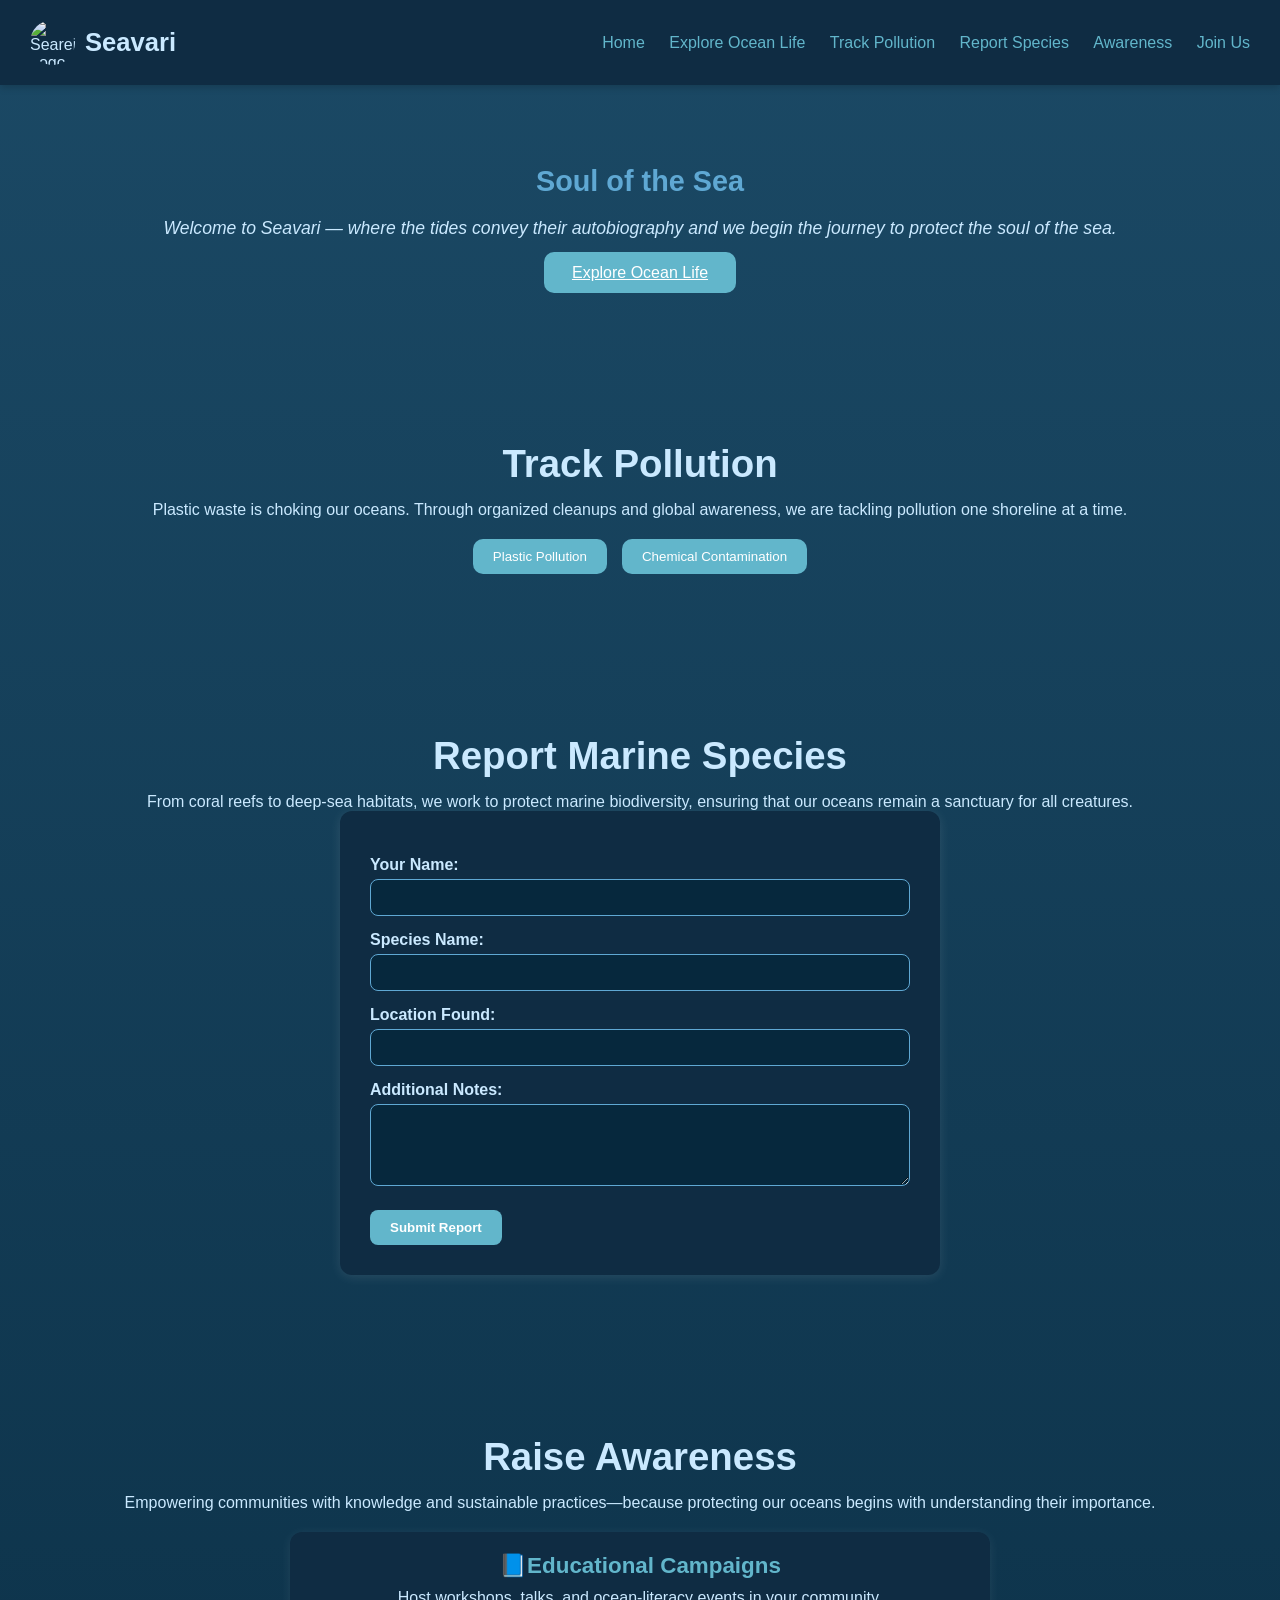
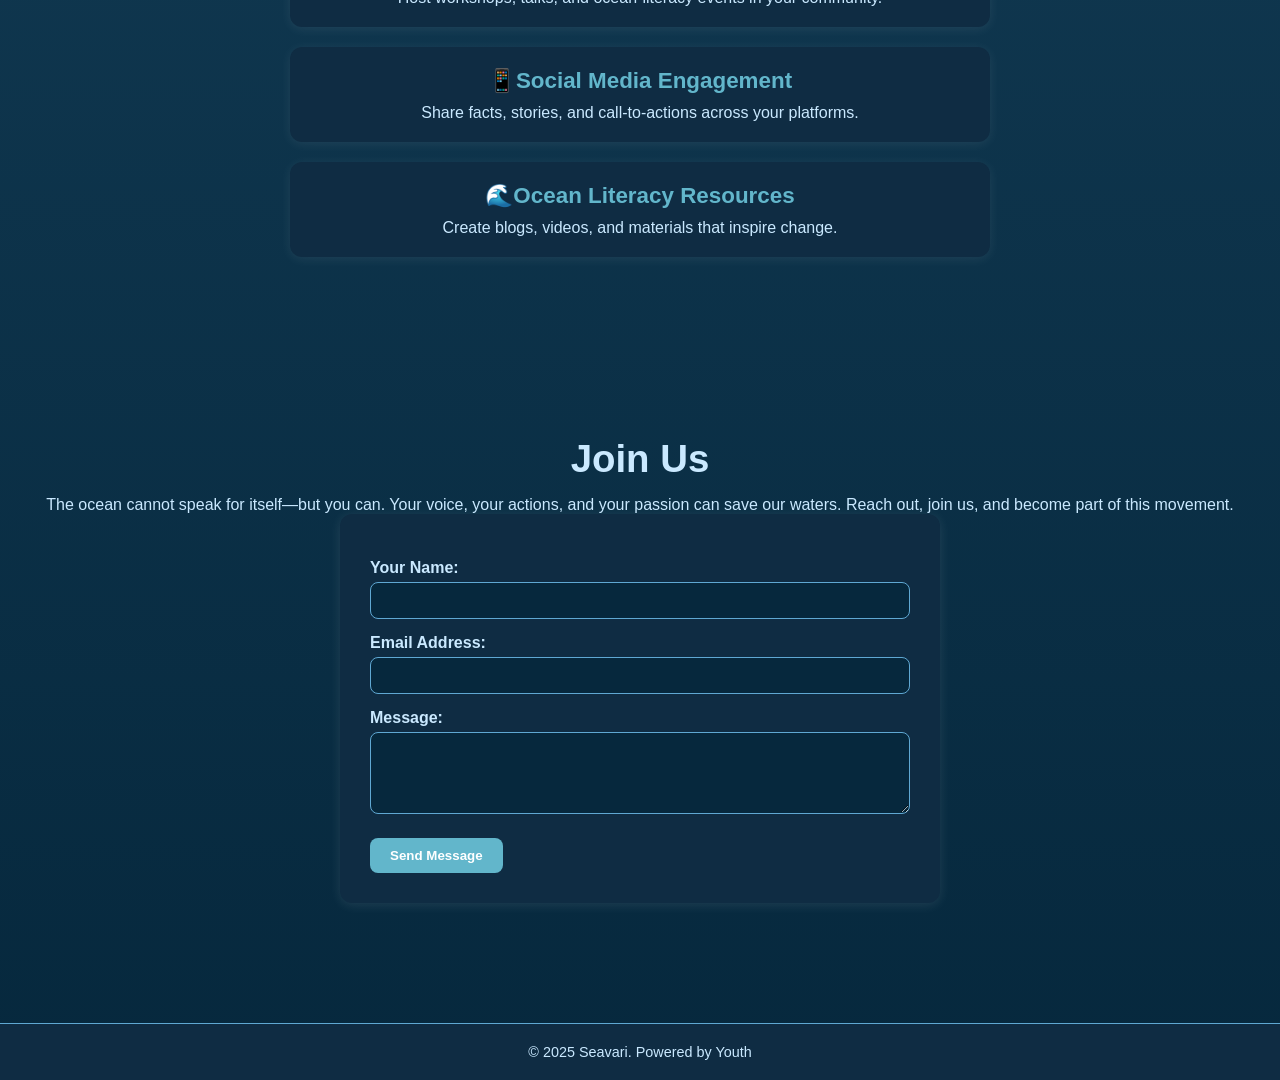
==== index.html @ dc5182ba "" ====
<!DOCTYPE html>
<html lang="en">
<head>
  <meta charset="UTF-8" />
  <meta name="viewport" content="width=device-width, initial-scale=1.0"/>
  <title>Seavari - Soul of the Sea</title>
  <link rel="stylesheet" href="style.css">
</head>
<body>

  <!-- Header / Navbar -->
  <header>
    <div class="logo">
      <img src="https://i.ibb.co/M5f9fQM/logo.png" alt="Seareia Logo">
      <span>Seavari</span>
    </div>
    <nav>
      <a href="#hero">Home</a>
      <a href="#explore">Explore Ocean Life</a>
      <a href="#pollution">Track Pollution</a>
      <a href="#report">Report Species</a>
      <a href="#awareness">Awareness</a>
      <a href="#contact">Join Us</a>
    </nav>
  </header>

  <!-- Hero Section -->
  <section id="hero">
    <h2 class="tagline">Soul of the Sea</h2>
    <p class="storyline">Welcome to Seavari — where the tides convey their autobiography and we begin the journey to protect the soul of the sea.</p>

    <a href="resource.html" class="hero-btn">Explore Ocean Life</a>
  </section>

  <!-- Track Pollution -->
  <section id="pollution">
    <h2>Track Pollution</h2>
    <p>Plastic waste is choking our oceans. Through organized cleanups and global awareness, we are tackling pollution one shoreline at a time.</p>
    <div class="pollution-buttons">
      <button>Plastic Pollution</button>
      <button>Chemical Contamination</button>
    </div>
  </section>

  <!-- Report Marine Species -->
  <section id="report">
    <h2>Report Marine Species</h2>
    <p>From coral reefs to deep-sea habitats, we work to protect marine biodiversity, ensuring that our oceans remain a sanctuary for all creatures.</p>
    <div class="form-container">
      <form>
        <label for="name">Your Name:</label>
        <input type="text" id="name" required>

        <label for="species">Species Name:</label>
        <input type="text" id="species" required>

        <label for="location">Location Found:</label>
        <input type="text" id="location" required>

        <label for="notes">Additional Notes:</label>
        <textarea id="notes" rows="4"></textarea>

        <button type="submit">Submit Report</button>
      </form>
    </div>
  </section>

  <!-- Awareness Section -->
  <section id="awareness">
    <h2>Raise Awareness</h2>
    <p>Empowering communities with knowledge and sustainable practices—because protecting our oceans begins with understanding their importance.</p>
    <div class="awareness-box">
      <h3>📘Educational Campaigns</h3>
      <p>Host workshops, talks, and ocean-literacy events in your community.</p>
    </div>
    <div class="awareness-box">
      <h3>📱Social Media Engagement</h3>
      <p>Share facts, stories, and call-to-actions across your platforms.</p>
    </div>
    <div class="awareness-box">
      <h3>🌊Ocean Literacy Resources</h3>
      <p>Create blogs, videos, and materials that inspire change.</p>
    </div>
  </section>

  <!--Join Us -->
  <section id="contact">
    <h2>Join Us</h2>
    <p>The ocean cannot speak for itself—but you can. Your voice, your actions, and your passion can save our waters. Reach out, join us, and become part of this movement.</p>
    <div class="form-container">
      <form>
        <label for="join-name">Your Name:</label>
        <input type="text" id="join-name" required>

        <label for="email">Email Address:</label>
        <input type="email" id="email" required>

        <label for="message">Message:</label>
        <textarea id="message" rows="4"></textarea>

        <button type="submit">Send Message</button>
      </form>
    </div>
  </section>

  <!-- Footer -->
  <footer>
    © 2025 Seavari. Powered by Youth

  </footer>

</body>
</html>
---- style.css ----
* {
  margin: 0;
  padding: 0;
  scroll-behavior: smooth;
  box-sizing: border-box;
  font-family: 'Segoe UI', sans-serif;
}

body {
  background: linear-gradient(to bottom, #1B4965, #06283D);
  color: #CAE9FF;
}

header {
  background: #0F2C43;
  padding: 20px 30px;
  display: flex;
  justify-content: space-between;
  align-items: center;
  box-shadow: 0 2px 8px rgba(0, 0, 0, 0.2);
  position: sticky;
  top: 0;
  z-index: 1000;
}

.logo {
  display: flex;
  align-items: center;
}

.logo img {
  height: 45px;
  width: 45px;
  margin-right: 10px;
  border-radius: 50%;
}

.logo span {
  font-size: 1.6rem;
  font-weight: bold;
  color: #CAE9FF;
}

nav a {
  margin-left: 20px;
  text-decoration: none;
  font-weight: 500;
  color: #62B6CB;
  font-size: 1rem;
}

nav a:hover {
  color: #CAE9FF;
  text-decoration: underline;
}

section {
  padding: 80px 20px;
  text-align: center;
}

section h2 {
  font-size: 2.4rem;
  margin-bottom: 15px;
  color: #CAE9FF;
}

.tagline {
  font-size: 1.8rem;
  font-weight: bold;
  color: #5FA8D3;
  margin-bottom: 20px;
}

.hero-btn {
  padding: 12px 28px;
  font-size: 1rem;
  background-color: #62B6CB;
  color: white;
  border: none;
  border-radius: 10px;
  cursor: pointer;
  margin-bottom: 20px;
}

.hero-btn:hover {
  background-color: #CAE9FF;
  color: #1B4965;
}

.storyline, .sub-story {
  font-style: italic;
  margin: 10px 0 25px;
  font-size: 1.1rem;
  color: #CAE9FF;
}

.pollution-buttons {
  display: flex;
  justify-content: center;
  gap: 15px;
  margin-top: 20px;
}

.pollution-buttons button {
  padding: 10px 20px;
  background-color: #62B6CB;
  color: white;
  border: none;
  border-radius: 10px;
  cursor: pointer;
}

.pollution-buttons button:hover {
  background-color: #CAE9FF;
  color: #1B4965;
}

.form-container {
  max-width: 600px;
  margin: 0 auto;
  background: #0F2C43;
  padding: 30px;
  border-radius: 12px;
  box-shadow: 0 2px 12px rgba(255, 255, 255, 0.1);
  text-align: left;
}

.form-container label {
  display: block;
  margin-top: 15px;
  font-weight: 600;
  color: #CAE9FF;
}

.form-container input,
.form-container textarea {
  width: 100%;
  padding: 10px;
  margin-top: 5px;
  border-radius: 8px;
  border: 1px solid #5FA8D3;
  background: #06283D;
  color: #CAE9FF;
}

.form-container button {
  margin-top: 20px;
  background-color: #62B6CB;
  color: white;
  padding: 10px 20px;
  border-radius: 8px;
  border: none;
  cursor: pointer;
  font-weight: bold;
}

.form-container button:hover {
  background-color: #CAE9FF;
  color: #1B4965;
}

.awareness-box {
  background: #0F2C43;
  padding: 20px;
  margin: 20px auto;
  border-radius: 12px;
  max-width: 700px;
  box-shadow: 0 2px 12px rgba(255, 255, 255, 0.08);
}

.awareness-box h3 {
  font-size: 1.4rem;
  color: #62B6CB;
  margin-bottom: 10px;
}

footer {
  background: #0F2C43;
  text-align: center;
  padding: 20px;
  margin-top: 40px;
  border-top: 1px solid #5FA8D3;
  font-size: 0.9rem;
  color: #CAE9FF;
}

/* Responsive */
@media screen and (max-width: 768px) {
  header {
    flex-direction: column;
    align-items: flex-start;
  }
  nav {
    margin-top: 10px;
  }
  .pollution-buttons {
    flex-direction: column;
    align-items: center;
  }
}
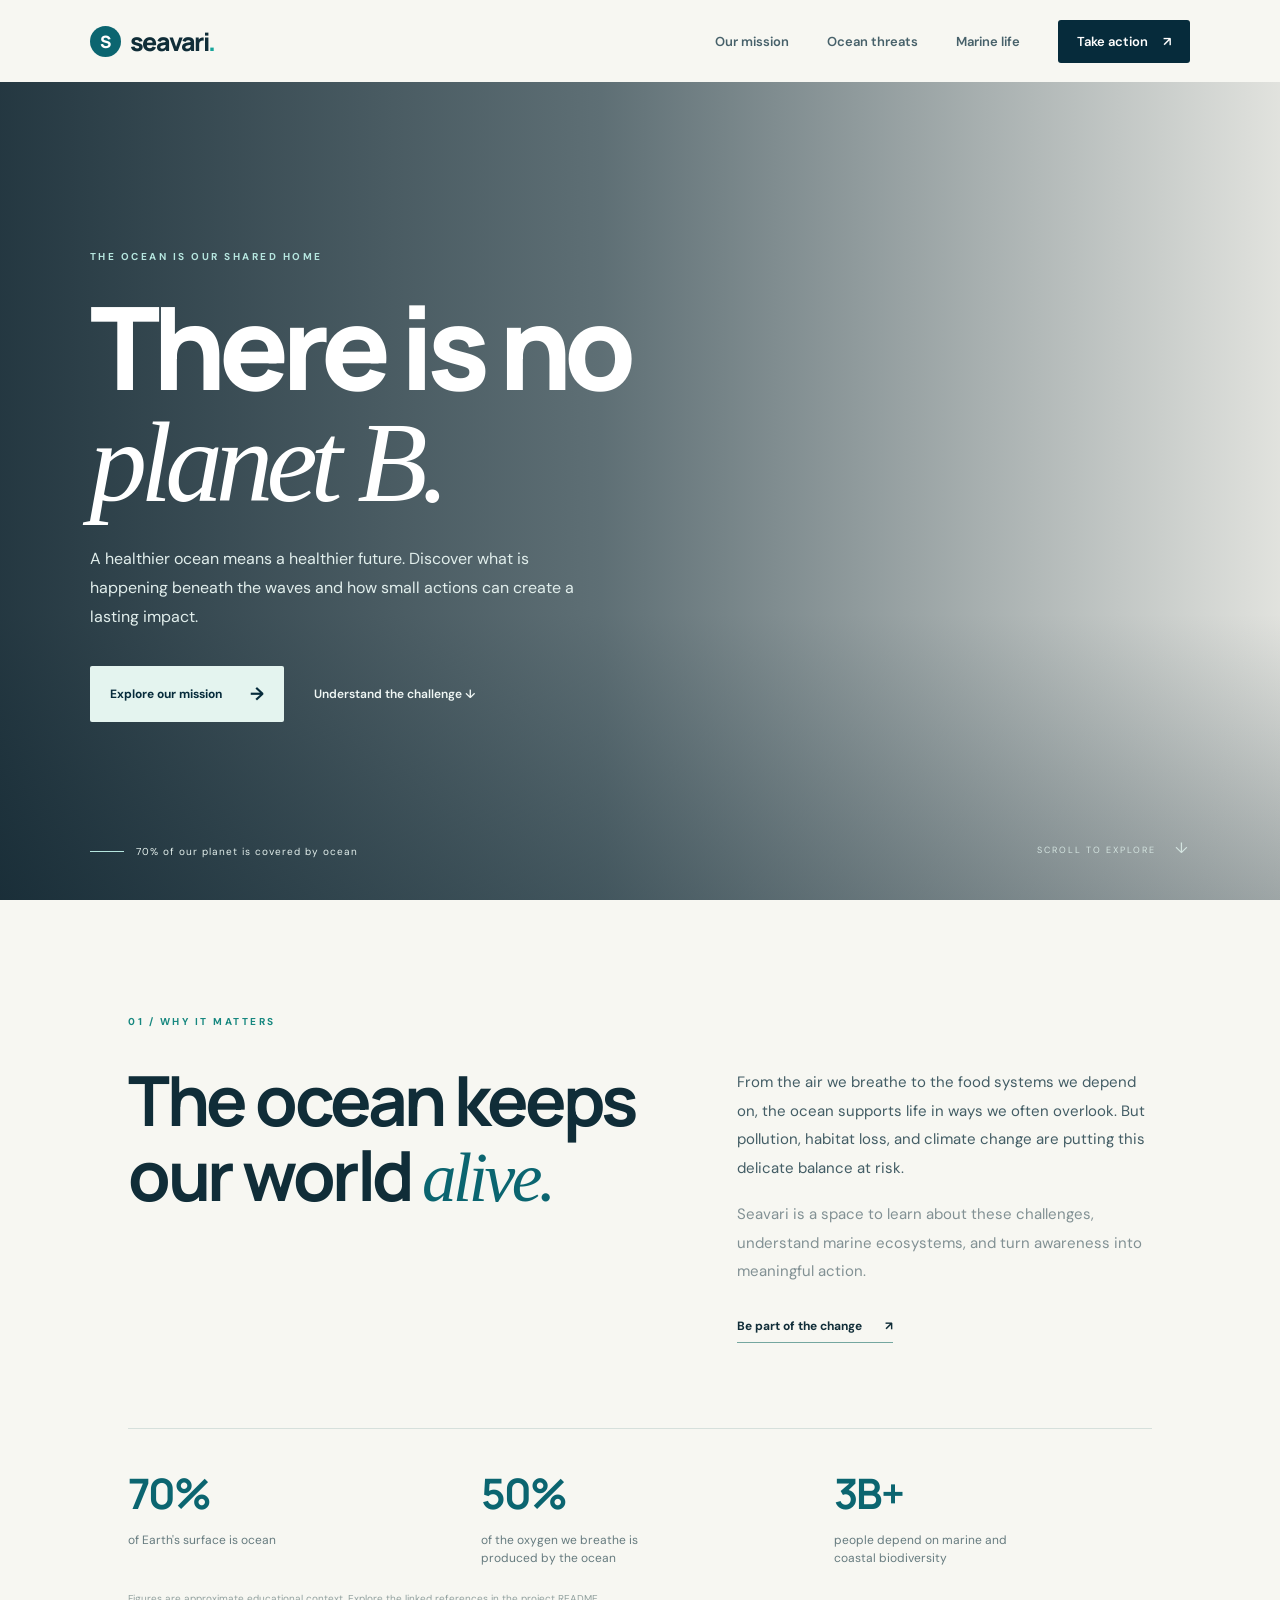
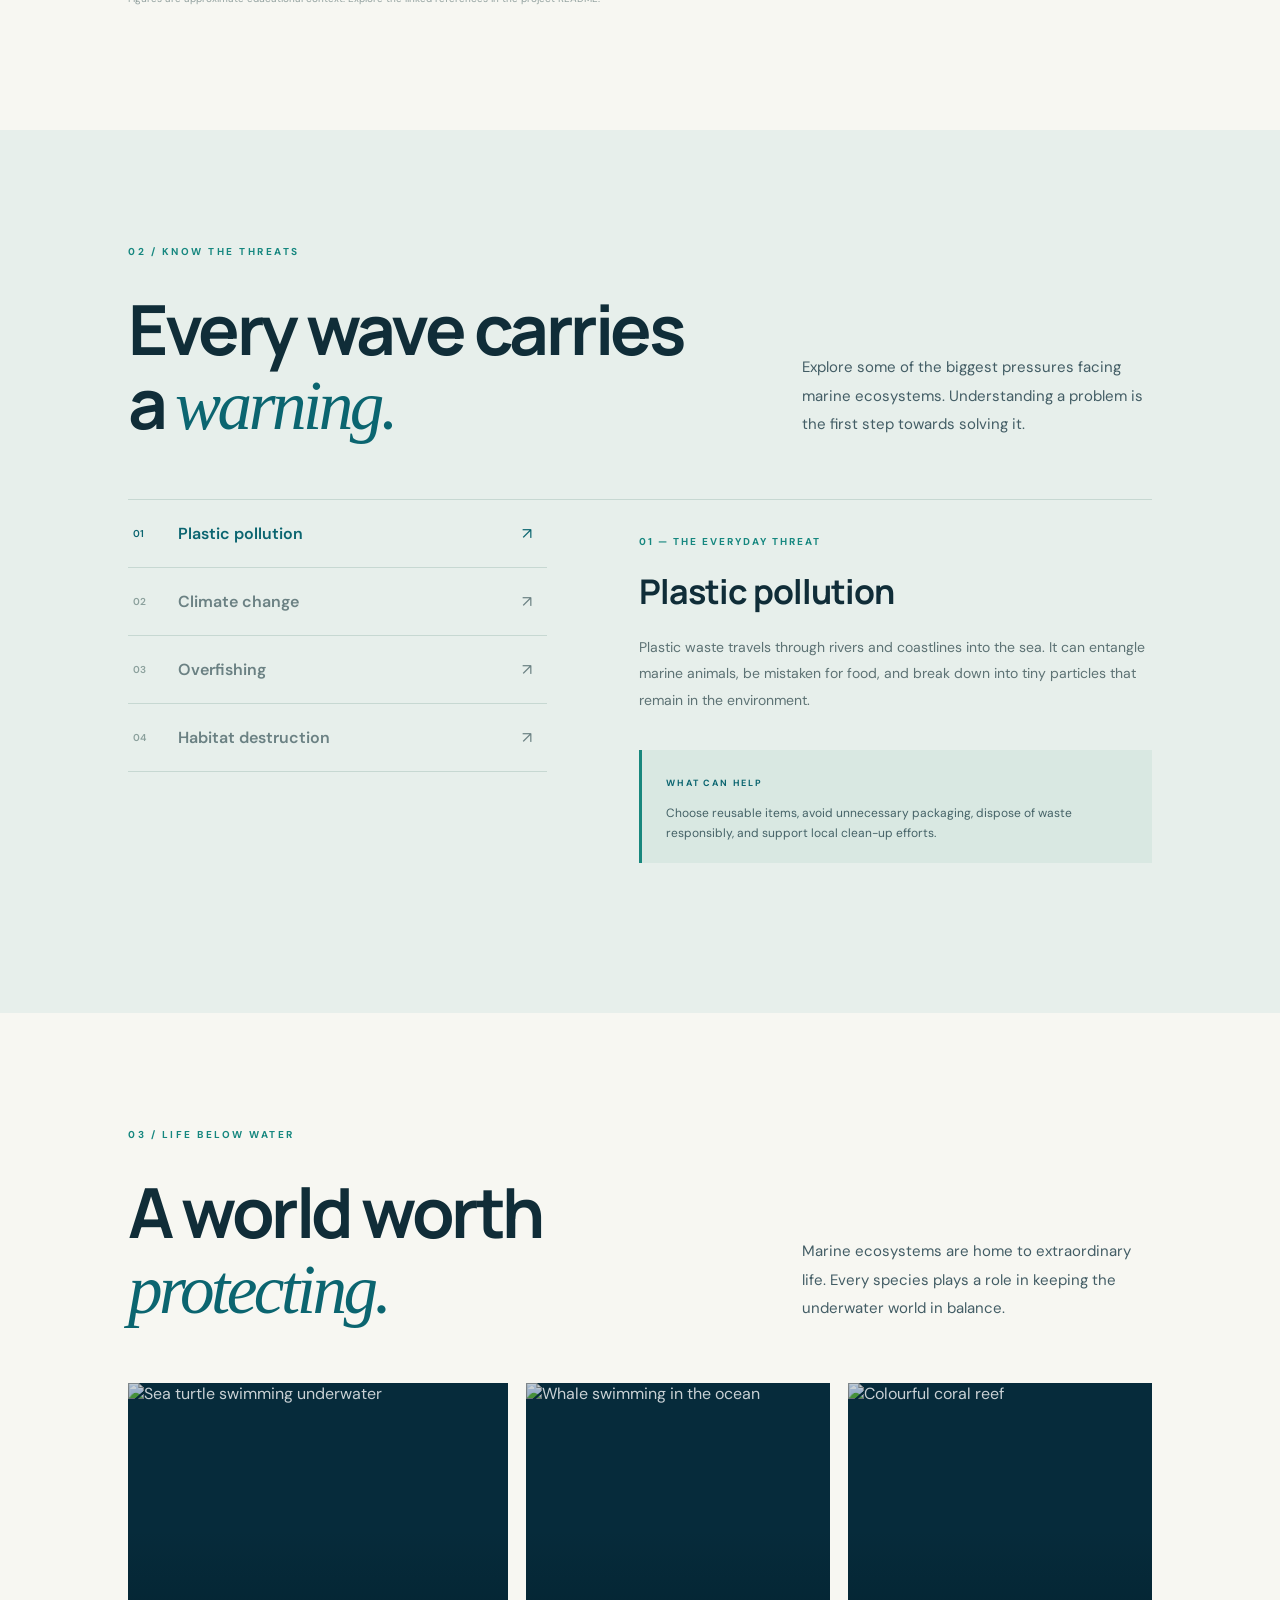
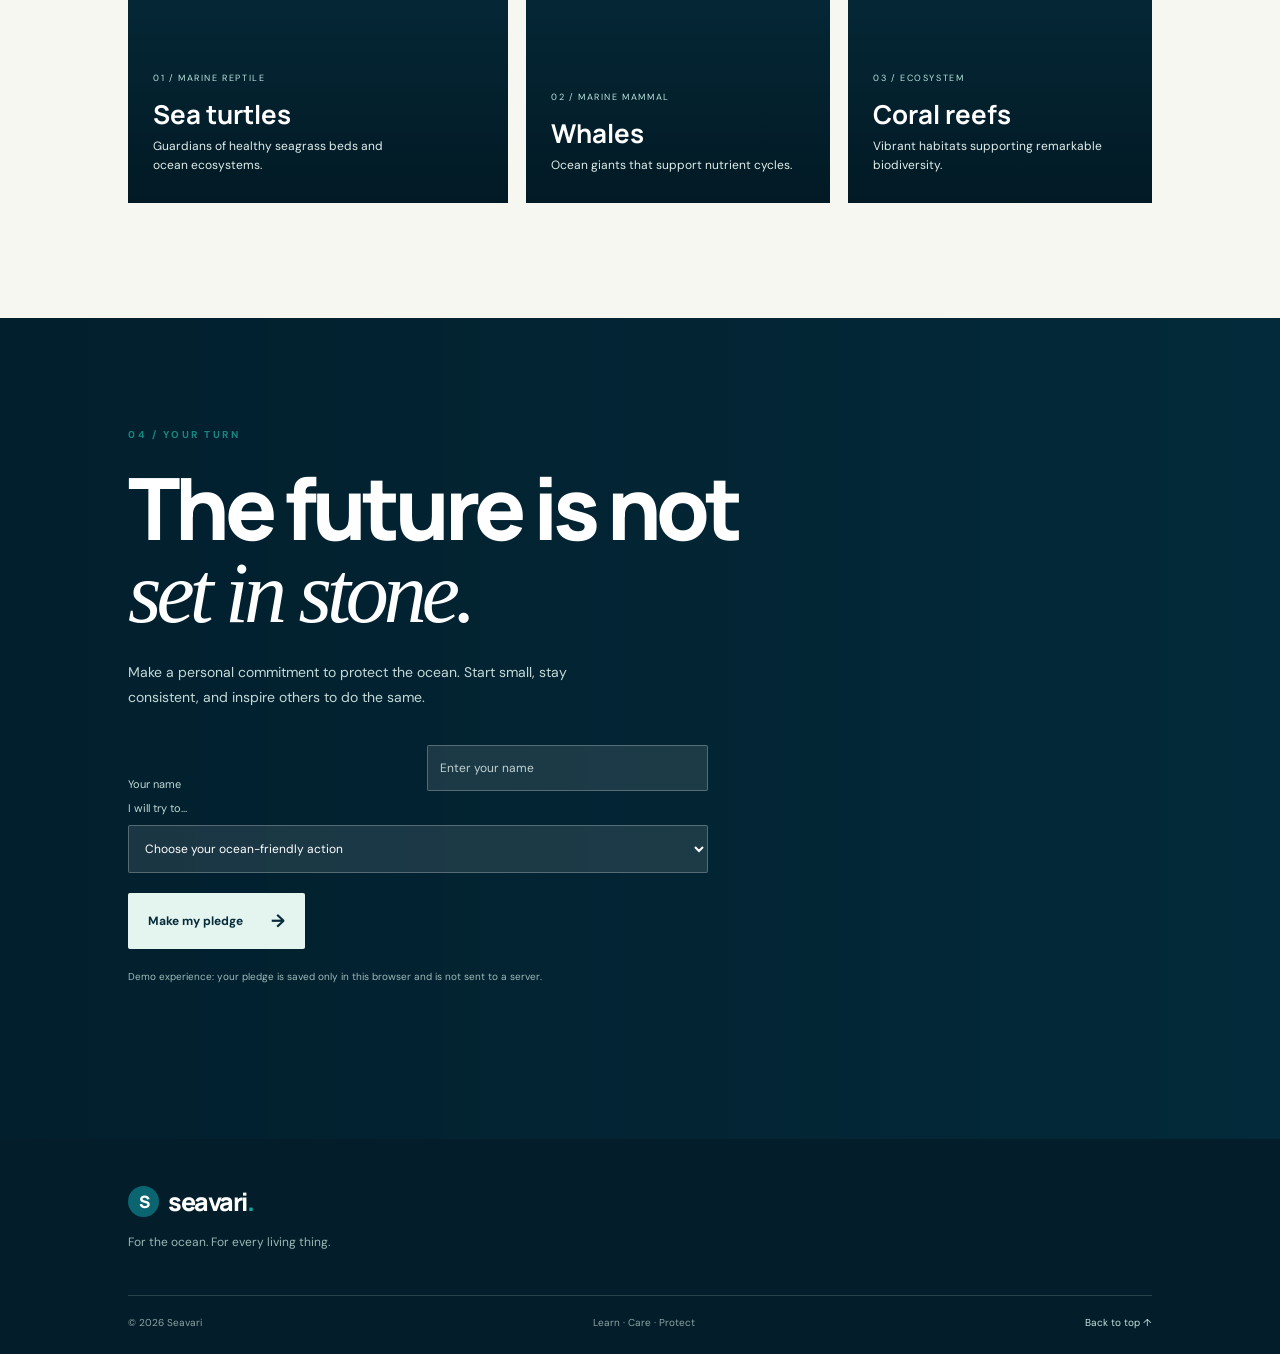
==== commit a63ef959: "" ====
--- a/index.html
+++ b/index.html
@@ -1,113 +1,106 @@
 <!DOCTYPE html>
 <html lang="en">
 <head>
-  <meta charset="UTF-8" />
-  <meta name="viewport" content="width=device-width, initial-scale=1.0"/>
-  <title>Seavari - Soul of the Sea</title>
+  <meta charset="UTF-8">
+  <meta name="viewport" content="width=device-width, initial-scale=1.0">
+  <meta name="description" content="Seavari — explore, protect, and restore our oceans.">
+  <title>Seavari | A Better Future for Our Oceans</title>
+  <link rel="preconnect" href="https://fonts.googleapis.com">
+  <link rel="preconnect" href="https://fonts.gstatic.com" crossorigin>
+  <link href="https://fonts.googleapis.com/css2?family=DM+Sans:wght@400;500;600;700&family=Manrope:wght@400;500;600;700;800&display=swap" rel="stylesheet">
   <link rel="stylesheet" href="style.css">
 </head>
 <body>
-
-  <!-- Header / Navbar -->
-  <header>
-    <div class="logo">
-      <img src="https://i.ibb.co/M5f9fQM/logo.png" alt="Seareia Logo">
-      <span>Seavari</span>
-    </div>
-    <nav>
-      <a href="#hero">Home</a>
-      <a href="#explore">Explore Ocean Life</a>
-      <a href="#pollution">Track Pollution</a>
-      <a href="#report">Report Species</a>
-      <a href="#awareness">Awareness</a>
-      <a href="#contact">Join Us</a>
+  <header class="site-header">
+    <a class="brand" href="#home" aria-label="Seavari home"><span class="brand-mark">S</span> seavari<span class="brand-dot">.</span></a>
+    <button class="menu-toggle" aria-label="Toggle navigation" aria-expanded="false">☰</button>
+    <nav class="nav-links" aria-label="Main navigation">
+      <a href="#mission">Our mission</a><a href="#threats">Ocean threats</a><a href="#wildlife">Marine life</a><a href="#action" class="nav-cta">Take action <span>↗</span></a>
     </nav>
   </header>
 
-  <!-- Hero Section -->
-  <section id="hero">
-    <h2 class="tagline">Soul of the Sea</h2>
-    <p class="storyline">Welcome to Seavari — where the tides convey their autobiography and we begin the journey to protect the soul of the sea.</p>
+  <main>
+    <section class="hero" id="home">
+      <div class="hero-overlay"></div>
+      <div class="hero-content">
+        <p class="eyebrow light">THE OCEAN IS OUR SHARED HOME</p>
+        <h1>There is no<br><em>planet B.</em></h1>
+        <p class="hero-copy">A healthier ocean means a healthier future. Discover what is happening beneath the waves and how small actions can create a lasting impact.</p>
+        <div class="hero-actions"><a class="button button-light" href="#mission">Explore our mission <span>→</span></a><a class="text-link light-link" href="#threats">Understand the challenge ↓</a></div>
+      </div>
+      <div class="hero-caption"><span class="caption-line"></span> 70% of our planet is covered by ocean</div>
+      <div class="hero-scroll">SCROLL TO EXPLORE <span>↓</span></div>
+    </section>
 
-    <a href="resource.html" class="hero-btn">Explore Ocean Life</a>
-  </section>
+    <section class="intro section-pad" id="mission">
+      <div class="section-kicker">01 / WHY IT MATTERS</div>
+      <div class="intro-grid">
+        <h2>The ocean keeps<br>our world <em>alive.</em></h2>
+        <div class="intro-copy"><p>From the air we breathe to the food systems we depend on, the ocean supports life in ways we often overlook. But pollution, habitat loss, and climate change are putting this delicate balance at risk.</p><p class="muted">Seavari is a space to learn about these challenges, understand marine ecosystems, and turn awareness into meaningful action.</p><a class="underlined-link" href="#action">Be part of the change <span>↗</span></a></div>
+      </div>
+      <div class="stat-row">
+        <div><strong>70%</strong><span>of Earth's surface is ocean</span></div>
+        <div><strong>50%</strong><span>of the oxygen we breathe is produced by the ocean</span></div>
+        <div><strong>3B+</strong><span>people depend on marine and coastal biodiversity</span></div>
+      </div>
+      <p class="source-note">Figures are approximate educational context. Explore the linked references in the project README.</p>
+    </section>
 
-  <!-- Track Pollution -->
-  <section id="pollution">
-    <h2>Track Pollution</h2>
-    <p>Plastic waste is choking our oceans. Through organized cleanups and global awareness, we are tackling pollution one shoreline at a time.</p>
-    <div class="pollution-buttons">
-      <button>Plastic Pollution</button>
-      <button>Chemical Contamination</button>
-    </div>
-  </section>
+    <section class="threats section-pad" id="threats">
+      <div class="section-kicker">02 / KNOW THE THREATS</div>
+      <div class="section-heading"><div><h2>Every wave carries<br>a <em>warning.</em></h2></div><p>Explore some of the biggest pressures facing marine ecosystems. Understanding a problem is the first step towards solving it.</p></div>
+      <div class="threat-layout">
+        <div class="threat-tabs" role="tablist" aria-label="Ocean threats">
+          <button class="threat-tab active" role="tab" aria-selected="true" data-threat="plastic"><span>01</span> Plastic pollution <b>↗</b></button>
+          <button class="threat-tab" role="tab" aria-selected="false" data-threat="climate"><span>02</span> Climate change <b>↗</b></button>
+          <button class="threat-tab" role="tab" aria-selected="false" data-threat="overfishing"><span>03</span> Overfishing <b>↗</b></button>
+          <button class="threat-tab" role="tab" aria-selected="false" data-threat="habitat"><span>04</span> Habitat destruction <b>↗</b></button>
+        </div>
+        <article class="threat-detail" aria-live="polite">
+          <div class="threat-number" id="threat-number">01 — THE EVERYDAY THREAT</div>
+          <h3 id="threat-title">Plastic pollution</h3>
+          <p id="threat-description">Plastic waste travels through rivers and coastlines into the sea. It can entangle marine animals, be mistaken for food, and break down into tiny particles that remain in the environment.</p>
+          <div class="action-tip"><span>WHAT CAN HELP</span><p id="threat-action">Choose reusable items, avoid unnecessary packaging, dispose of waste responsibly, and support local clean-up efforts.</p></div>
+        </article>
+      </div>
+    </section>
 
-  <!-- Report Marine Species -->
-  <section id="report">
-    <h2>Report Marine Species</h2>
-    <p>From coral reefs to deep-sea habitats, we work to protect marine biodiversity, ensuring that our oceans remain a sanctuary for all creatures.</p>
-    <div class="form-container">
-      <form>
-        <label for="name">Your Name:</label>
-        <input type="text" id="name" required>
+    <section class="wildlife section-pad" id="wildlife">
+      <div class="section-kicker">03 / LIFE BELOW WATER</div>
+      <div class="section-heading"><div><h2>A world worth<br><em>protecting.</em></h2></div><p>Marine ecosystems are home to extraordinary life. Every species plays a role in keeping the underwater world in balance.</p></div>
+      <div class="wildlife-grid">
+        <article class="life-card life-large"><img src="https://images.unsplash.com/photo-1559827260-dc66d52bef19?auto=format&fit=crop&w=1200&q=85" alt="Sea turtle swimming underwater"><div class="life-card-content"><span>01 / MARINE REPTILE</span><h3>Sea turtles</h3><p>Guardians of healthy seagrass beds and ocean ecosystems.</p></div></article>
+        <article class="life-card"><img src="https://images.unsplash.com/photo-1568430462989-44163eb1752f?auto=format&fit=crop&w=900&q=85" alt="Whale swimming in the ocean"><div class="life-card-content"><span>02 / MARINE MAMMAL</span><h3>Whales</h3><p>Ocean giants that support nutrient cycles.</p></div></article>
+        <article class="life-card"><img src="https://images.unsplash.com/photo-1546026423-cc4642628d2b?auto=format&fit=crop&w=900&q=85" alt="Colourful coral reef"><div class="life-card-content"><span>03 / ECOSYSTEM</span><h3>Coral reefs</h3><p>Vibrant habitats supporting remarkable biodiversity.</p></div></article>
+      </div>
+    </section>
 
-        <label for="species">Species Name:</label>
-        <input type="text" id="species" required>
+    <section class="action-section section-pad" id="action">
+      <div class="action-backdrop"></div>
+      <div class="action-content">
+        <div class="section-kicker light">04 / YOUR TURN</div>
+        <h2>The future is not<br><em>set in stone.</em></h2>
+        <p>Make a personal commitment to protect the ocean. Start small, stay consistent, and inspire others to do the same.</p>
+        <form id="pledge-form" class="pledge-form">
+          <label for="pledge-name">Your name</label><input id="pledge-name" name="name" type="text" placeholder="Enter your name" required maxlength="60">
+          <label for="pledge-choice">I will try to...</label>
+          <select id="pledge-choice" name="pledge" required>
+            <option value="">Choose your ocean-friendly action</option>
+            <option>Reduce single-use plastic</option><option>Keep beaches and waterways clean</option><option>Learn and share ocean facts</option><option>Choose sustainable seafood</option><option>Support marine conservation</option>
+          </select>
+          <button class="button button-light submit-button" type="submit">Make my pledge <span>→</span></button>
+          <p class="form-note">Demo experience: your pledge is saved only in this browser and is not sent to a server.</p>
+        </form>
+        <div id="pledge-message" class="pledge-message" role="status" aria-live="polite"></div>
+      </div>
+    </section>
+  </main>
 
-        <label for="location">Location Found:</label>
-        <input type="text" id="location" required>
-
-        <label for="notes">Additional Notes:</label>
-        <textarea id="notes" rows="4"></textarea>
-
-        <button type="submit">Submit Report</button>
-      </form>
-    </div>
-  </section>
-
-  <!-- Awareness Section -->
-  <section id="awareness">
-    <h2>Raise Awareness</h2>
-    <p>Empowering communities with knowledge and sustainable practices—because protecting our oceans begins with understanding their importance.</p>
-    <div class="awareness-box">
-      <h3>📘Educational Campaigns</h3>
-      <p>Host workshops, talks, and ocean-literacy events in your community.</p>
-    </div>
-    <div class="awareness-box">
-      <h3>📱Social Media Engagement</h3>
-      <p>Share facts, stories, and call-to-actions across your platforms.</p>
-    </div>
-    <div class="awareness-box">
-      <h3>🌊Ocean Literacy Resources</h3>
-      <p>Create blogs, videos, and materials that inspire change.</p>
-    </div>
-  </section>
-
-  <!--Join Us -->
-  <section id="contact">
-    <h2>Join Us</h2>
-    <p>The ocean cannot speak for itself—but you can. Your voice, your actions, and your passion can save our waters. Reach out, join us, and become part of this movement.</p>
-    <div class="form-container">
-      <form>
-        <label for="join-name">Your Name:</label>
-        <input type="text" id="join-name" required>
-
-        <label for="email">Email Address:</label>
-        <input type="email" id="email" required>
-
-        <label for="message">Message:</label>
-        <textarea id="message" rows="4"></textarea>
-
-        <button type="submit">Send Message</button>
-      </form>
-    </div>
-  </section>
-
-  <!-- Footer -->
-  <footer>
-    © 2025 Seavari. Powered by Youth
-
+  <footer class="footer">
+    <a class="brand footer-brand" href="#home"><span class="brand-mark">S</span> seavari<span class="brand-dot">.</span></a>
+    <p>For the ocean. For every living thing.</p>
+    <div class="footer-bottom"><span>© <span id="year"></span> Seavari</span><span>Learn · Care · Protect</span><a href="#home">Back to top ↑</a></div>
   </footer>
-
+  <script src="script.js"></script>
 </body>
 </html>
--- a/style.css
+++ b/style.css
@@ -1,201 +1,10 @@
- * {
-  margin: 0;
-  padding: 0;
-  scroll-behavior: smooth;
-  box-sizing: border-box;
-  font-family: 'Segoe UI', sans-serif;
-}
-
-body {
-  background: linear-gradient(to bottom, #1B4965, #06283D);
-  color: #CAE9FF;
-}
-
-header {
-  background: #0F2C43;
-  padding: 20px 30px;
-  display: flex;
-  justify-content: space-between;
-  align-items: center;
-  box-shadow: 0 2px 8px rgba(0, 0, 0, 0.2);
-  position: sticky;
-  top: 0;
-  z-index: 1000;
-}
-
-.logo {
-  display: flex;
-  align-items: center;
-}
-
-.logo img {
-  height: 45px;
-  width: 45px;
-  margin-right: 10px;
-  border-radius: 50%;
-}
-
-.logo span {
-  font-size: 1.6rem;
-  font-weight: bold;
-  color: #CAE9FF;
-}
-
-nav a {
-  margin-left: 20px;
-  text-decoration: none;
-  font-weight: 500;
-  color: #62B6CB;
-  font-size: 1rem;
-}
-
-nav a:hover {
-  color: #CAE9FF;
-  text-decoration: underline;
-}
-
-section {
-  padding: 80px 20px;
-  text-align: center;
-}
-
-section h2 {
-  font-size: 2.4rem;
-  margin-bottom: 15px;
-  color: #CAE9FF;
-}
-
-.tagline {
-  font-size: 1.8rem;
-  font-weight: bold;
-  color: #5FA8D3;
-  margin-bottom: 20px;
-}
-
-.hero-btn {
-  padding: 12px 28px;
-  font-size: 1rem;
-  background-color: #62B6CB;
-  color: white;
-  border: none;
-  border-radius: 10px;
-  cursor: pointer;
-  margin-bottom: 20px;
-}
-
-.hero-btn:hover {
-  background-color: #CAE9FF;
-  color: #1B4965;
-}
-
-.storyline, .sub-story {
-  font-style: italic;
-  margin: 10px 0 25px;
-  font-size: 1.1rem;
-  color: #CAE9FF;
-}
-
-.pollution-buttons {
-  display: flex;
-  justify-content: center;
-  gap: 15px;
-  margin-top: 20px;
-}
-
-.pollution-buttons button {
-  padding: 10px 20px;
-  background-color: #62B6CB;
-  color: white;
-  border: none;
-  border-radius: 10px;
-  cursor: pointer;
-}
-
-.pollution-buttons button:hover {
-  background-color: #CAE9FF;
-  color: #1B4965;
-}
-
-.form-container {
-  max-width: 600px;
-  margin: 0 auto;
-  background: #0F2C43;
-  padding: 30px;
-  border-radius: 12px;
-  box-shadow: 0 2px 12px rgba(255, 255, 255, 0.1);
-  text-align: left;
-}
-
-.form-container label {
-  display: block;
-  margin-top: 15px;
-  font-weight: 600;
-  color: #CAE9FF;
-}
-
-.form-container input,
-.form-container textarea {
-  width: 100%;
-  padding: 10px;
-  margin-top: 5px;
-  border-radius: 8px;
-  border: 1px solid #5FA8D3;
-  background: #06283D;
-  color: #CAE9FF;
-}
-
-.form-container button {
-  margin-top: 20px;
-  background-color: #62B6CB;
-  color: white;
-  padding: 10px 20px;
-  border-radius: 8px;
-  border: none;
-  cursor: pointer;
-  font-weight: bold;
-}
-
-.form-container button:hover {
-  background-color: #CAE9FF;
-  color: #1B4965;
-}
-
-.awareness-box {
-  background: #0F2C43;
-  padding: 20px;
-  margin: 20px auto;
-  border-radius: 12px;
-  max-width: 700px;
-  box-shadow: 0 2px 12px rgba(255, 255, 255, 0.08);
-}
-
-.awareness-box h3 {
-  font-size: 1.4rem;
-  color: #62B6CB;
-  margin-bottom: 10px;
-}
-
-footer {
-  background: #0F2C43;
-  text-align: center;
-  padding: 20px;
-  margin-top: 40px;
-  border-top: 1px solid #5FA8D3;
-  font-size: 0.9rem;
-  color: #CAE9FF;
-}
-
-/* Responsive */
-@media screen and (max-width: 768px) {
-  header {
-    flex-direction: column;
-    align-items: flex-start;
-  }
-  nav {
-    margin-top: 10px;
-  }
-  .pollution-buttons {
-    flex-direction: column;
-    align-items: center;
-  }
-}+ :root{--navy:#062b3b;--deep:#031d2a;--teal:#0b6570;--aqua:#a8e5df;--cream:#f4f3ed;--ink:#102d38;--muted:#63777c;--line:#d6e0dc}
+*{box-sizing:border-box}html{scroll-behavior:smooth}body{margin:0;background:var(--cream);color:var(--ink);font-family:"DM Sans",sans-serif}a{color:inherit;text-decoration:none}.site-header{height:82px;padding:0 7vw;display:flex;align-items:center;justify-content:space-between;background:#f7f7f2;position:sticky;top:0;z-index:20}.brand{font:800 25px Manrope,sans-serif;letter-spacing:-1.5px;display:flex;align-items:center;gap:9px}.brand-mark{width:31px;height:31px;border-radius:50%;display:grid;place-items:center;background:var(--teal);color:white;font-size:17px}.brand-dot{color:#17a59b;margin-left:-9px}.nav-links{display:flex;align-items:center;gap:38px;font-size:13px;font-weight:600}.nav-links a:not(.nav-cta){color:#47616a}.nav-links a:hover{color:var(--teal)}.nav-cta{background:var(--navy);color:white;padding:13px 19px;border-radius:3px}.nav-cta span{margin-left:12px}.menu-toggle{display:none;border:0;background:none;font-size:24px;color:var(--navy)}
+.hero{min-height:690px;height:calc(100vh - 82px);max-height:850px;position:relative;background:url("https://images.unsplash.com/photo-1518837695005-2083093ee35b?auto=format&fit=crop&w=2200&q=90") center 48%/cover no-repeat;color:white;display:flex;align-items:center;padding:7vw}.hero-overlay{position:absolute;inset:0;background:linear-gradient(90deg,rgba(2,25,37,.86) 0%,rgba(2,30,43,.62) 47%,rgba(2,30,43,.08) 100%),linear-gradient(0deg,rgba(2,25,37,.3),transparent 35%)}.hero-content{position:relative;max-width:690px;margin-top:-20px}.eyebrow,.section-kicker{font-size:10px;font-weight:700;letter-spacing:2.5px}.light{color:#b6e6df}.hero h1,.action-content h2{font:800 clamp(65px,9vw,122px)/.96 Manrope,sans-serif;letter-spacing:-7px;margin:28px 0}.hero h1 em,.section-heading h2 em,.intro h2 em,.action-content h2 em{font-family:Georgia,serif;font-weight:400}.hero-copy{font-size:16px;line-height:1.8;max-width:485px;color:#e1eeec}.hero-actions{display:flex;align-items:center;gap:30px;margin-top:34px}.button{display:inline-flex;align-items:center;justify-content:space-between;gap:28px;padding:16px 20px;border:0;border-radius:2px;font:700 12px "DM Sans";cursor:pointer;transition:transform .2s,background .2s}.button:hover{transform:translateY(-2px)}.button-light{background:#e4f4ef;color:var(--navy)}.button span{font-size:18px}.text-link{font-size:12px;font-weight:600}.light-link{color:#f0f7f5}.hero-caption{position:absolute;bottom:42px;left:7vw;font-size:10px;letter-spacing:1px;display:flex;align-items:center;gap:12px;color:#e4f0ed}.caption-line{width:34px;height:1px;background:#b6e6df}.hero-scroll{position:absolute;right:7vw;bottom:42px;font-size:9px;letter-spacing:2px;color:#d4e4e0}.hero-scroll span{margin-left:15px;font-size:15px}
+.section-pad{padding:115px 10vw}.intro{background:#f7f7f2}.section-kicker{color:#16877f}.intro-grid{display:grid;grid-template-columns:1.1fr .9fr;gap:10%;align-items:start;margin-top:35px}.intro h2,.section-heading h2{font:700 clamp(43px,5.4vw,72px)/1.08 Manrope,sans-serif;letter-spacing:-3.5px;margin:0}.intro h2 em,.section-heading h2 em{color:var(--teal)}.intro-copy{padding-top:5px;max-width:510px}.intro-copy p,.section-heading>p{font-size:15px;line-height:1.9;color:#435d65;margin:0 0 18px}.intro-copy .muted{color:#829194}.underlined-link{display:inline-block;font-size:12px;font-weight:700;margin-top:14px;border-bottom:1px solid #75a7a0;padding-bottom:8px}.underlined-link span{margin-left:20px}.stat-row{border-top:1px solid var(--line);margin-top:85px;padding-top:35px;display:grid;grid-template-columns:repeat(3,1fr);gap:35px}.stat-row div{display:flex;flex-direction:column;gap:9px}.stat-row strong{font:700 42px Manrope;color:var(--teal);letter-spacing:-2px}.stat-row span{font-size:12px;color:#667b7f;max-width:200px;line-height:1.5}.source-note{font-size:10px;color:#91a09e;margin-top:25px}
+.threats{background:#e7efeb}.section-heading{display:flex;justify-content:space-between;align-items:end;gap:50px;margin:34px 0 55px}.section-heading>p{max-width:350px;margin-bottom:5px}.threat-layout{display:grid;grid-template-columns:.9fr 1.1fr;gap:9%;border-top:1px solid #c7d8d2}.threat-tabs{display:flex;flex-direction:column}.threat-tab{display:grid;grid-template-columns:45px 1fr 20px;align-items:center;text-align:left;background:none;border:0;border-bottom:1px solid #c7d8d2;padding:23px 5px;color:#6b8183;font:600 16px "DM Sans";cursor:pointer;transition:color .2s}.threat-tab span{font-size:10px;color:#8ba09c}.threat-tab b{font-weight:400}.threat-tab.active,.threat-tab:hover{color:var(--teal)}.threat-tab.active span{color:var(--teal)}.threat-detail{padding:35px 0}.threat-number{font-size:10px;letter-spacing:2px;color:#16877f;font-weight:700}.threat-detail h3{font:700 34px Manrope;letter-spacing:-1px;margin:20px 0}.threat-detail>p{color:#5d7274;font-size:14px;line-height:1.9;max-width:520px}.action-tip{margin-top:36px;padding:20px 24px;background:#d9e8e2;border-left:3px solid #18877d}.action-tip span{font-size:9px;letter-spacing:1.8px;font-weight:700;color:var(--teal)}.action-tip p{font-size:12px;line-height:1.7;color:#456267;margin-bottom:0}
+.wildlife{background:#f7f7f2}.wildlife-grid{display:grid;grid-template-columns:1.25fr 1fr 1fr;gap:18px}.life-card{height:420px;position:relative;overflow:hidden;background:var(--navy);color:white}.life-card img{width:100%;height:100%;object-fit:cover;opacity:.78;transition:transform .6s}.life-card:hover img{transform:scale(1.05)}.life-card:after{content:"";position:absolute;inset:35% 0 0;background:linear-gradient(transparent,rgba(1,24,34,.9))}.life-card-content{position:absolute;z-index:1;bottom:27px;left:25px;right:25px}.life-card-content span{font-size:9px;letter-spacing:1.6px;color:#b9e4dd}.life-card h3{font:700 26px Manrope;margin:10px 0 5px}.life-card p{font-size:12px;color:#e1eeeb;line-height:1.6;margin:0;max-width:260px}
+.action-section{position:relative;background:#063348;color:white;overflow:hidden;padding-top:110px;padding-bottom:110px}.action-backdrop{position:absolute;inset:0;background:linear-gradient(90deg,rgba(2,30,44,.96),rgba(2,40,54,.82)),url("https://images.unsplash.com/photo-1518467166778-b88f373ffec7?auto=format&fit=crop&w=1800&q=85") center/cover}.action-content{position:relative;max-width:650px}.action-content h2{font-size:clamp(54px,7vw,86px);letter-spacing:-5px;margin:25px 0}.action-content>p{color:#c5d9d7;line-height:1.8;font-size:14px;max-width:450px}.pledge-form{display:grid;grid-template-columns:1fr 1fr;gap:10px 18px;max-width:580px;margin-top:35px}.pledge-form label{font-size:11px;color:#c2d9d5;align-self:end}.pledge-form input,.pledge-form select{width:100%;padding:14px 12px;background:rgba(255,255,255,.1);border:1px solid rgba(255,255,255,.25);border-radius:2px;color:white;font:12px "DM Sans";outline:none}.pledge-form input::placeholder{color:#c0d1d0}.pledge-form select{grid-column:1/-1}.pledge-form select option{color:#183a43}.submit-button{grid-column:1/-1;justify-self:start;margin-top:10px}.form-note{grid-column:1/-1;color:#9fbab8;font-size:10px;line-height:1.5}.pledge-message{margin-top:15px;color:#b9eee2;font-size:13px;min-height:20px}
+.footer{background:#031d2a;color:white;padding:45px 10vw 25px}.footer-brand{display:inline-flex}.footer>p{color:#9db8b5;font-size:12px;margin:15px 0 45px}.footer-bottom{border-top:1px solid #25414a;padding-top:20px;display:flex;justify-content:space-between;color:#8da5a4;font-size:10px}.footer-bottom a{color:#c6e3dc}
+@media(max-width:800px){.site-header{height:70px;padding:0 6vw}.menu-toggle{display:block}.nav-links{display:none;position:absolute;top:70px;left:0;right:0;padding:22px 6vw 28px;background:#f7f7f2;flex-direction:column;align-items:stretch;gap:20px;box-shadow:0 10px 18px #092b3512}.nav-links.open{display:flex}.nav-cta{text-align:center}.hero{height:700px;min-height:600px;padding:8vw}.hero h1{letter-spacing:-4px}.hero-actions{align-items:flex-start;flex-direction:column;gap:20px}.hero-scroll{display:none}.section-pad{padding:80px 7vw}.intro-grid,.threat-layout{grid-template-columns:1fr;gap:28px}.intro-grid{margin-top:25px}.stat-row{margin-top:55px;gap:20px}.stat-row strong{font-size:34px}.section-heading{display:block;margin-bottom:35px}.section-heading>p{margin-top:20px}.threat-detail{padding-top:15px}.wildlife-grid{grid-template-columns:1fr 1fr}.life-large{grid-column:1/-1}.life-card{height:350px}.action-section{padding-top:80px;padding-bottom:80px}}
+@media(max-width:520px){.hero{min-height:650px;height:calc(100svh - 70px);background-position:58% center}.hero h1{font-size:67px}.hero-copy{font-size:14px}.hero-caption{bottom:25px;font-size:8px}.section-pad{padding:68px 6vw}.intro h2,.section-heading h2{font-size:46px}.stat-row{grid-template-columns:1fr;gap:25px}.stat-row div{display:grid;grid-template-columns:100px 1fr;align-items:center}.stat-row span{max-width:none}.threat-tab{font-size:14px;padding:19px 2px}.wildlife-grid{grid-template-columns:1fr}.life-large{grid-column:auto}.life-card{height:390px}.action-content h2{font-size:57px}.pledge-form{grid-template-columns:1fr}.pledge-form select,.submit-button,.form-note{grid-column:auto}.footer-bottom{flex-wrap:wrap;gap:14px}.footer-bottom span:nth-child(2){display:none}}
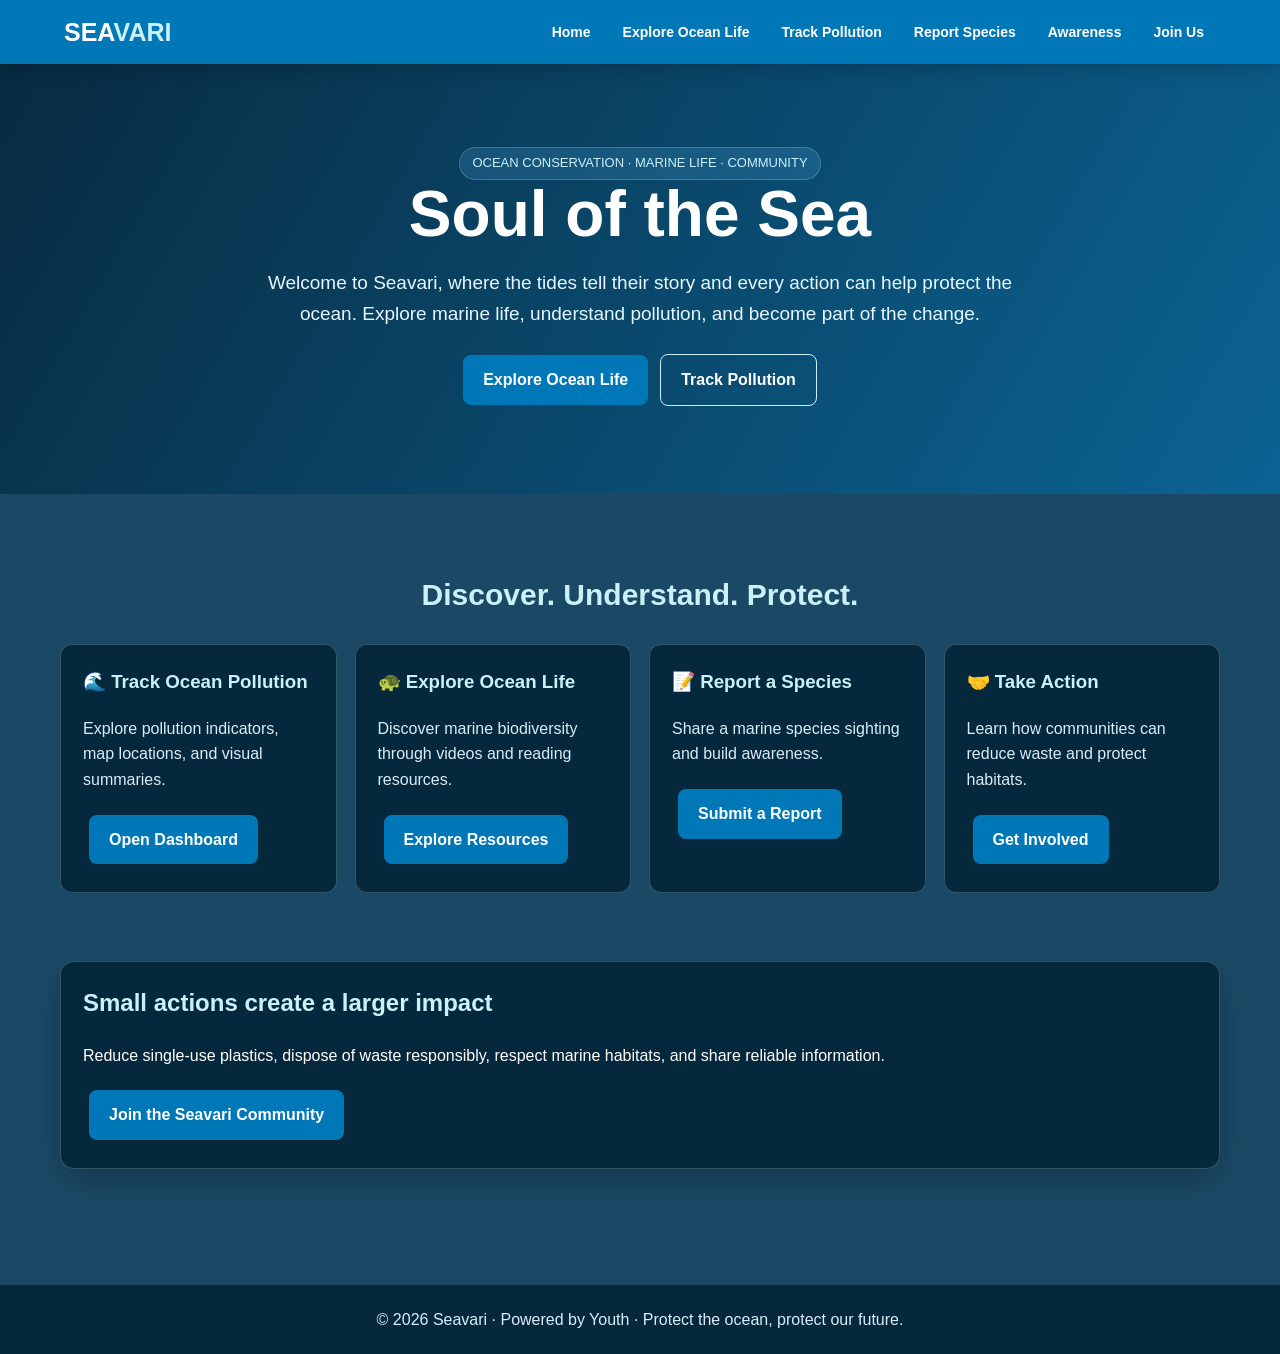
==== commit 4da95399: "Add files via upload" ====
--- a/index.html
+++ b/index.html
@@ -1,106 +1 @@
-<!DOCTYPE html>
-<html lang="en">
-<head>
-  <meta charset="UTF-8">
-  <meta name="viewport" content="width=device-width, initial-scale=1.0">
-  <meta name="description" content="Seavari — explore, protect, and restore our oceans.">
-  <title>Seavari | A Better Future for Our Oceans</title>
-  <link rel="preconnect" href="https://fonts.googleapis.com">
-  <link rel="preconnect" href="https://fonts.gstatic.com" crossorigin>
-  <link href="https://fonts.googleapis.com/css2?family=DM+Sans:wght@400;500;600;700&family=Manrope:wght@400;500;600;700;800&display=swap" rel="stylesheet">
-  <link rel="stylesheet" href="style.css">
-</head>
-<body>
-  <header class="site-header">
-    <a class="brand" href="#home" aria-label="Seavari home"><span class="brand-mark">S</span> seavari<span class="brand-dot">.</span></a>
-    <button class="menu-toggle" aria-label="Toggle navigation" aria-expanded="false">☰</button>
-    <nav class="nav-links" aria-label="Main navigation">
-      <a href="#mission">Our mission</a><a href="#threats">Ocean threats</a><a href="#wildlife">Marine life</a><a href="#action" class="nav-cta">Take action <span>↗</span></a>
-    </nav>
-  </header>
-
-  <main>
-    <section class="hero" id="home">
-      <div class="hero-overlay"></div>
-      <div class="hero-content">
-        <p class="eyebrow light">THE OCEAN IS OUR SHARED HOME</p>
-        <h1>There is no<br><em>planet B.</em></h1>
-        <p class="hero-copy">A healthier ocean means a healthier future. Discover what is happening beneath the waves and how small actions can create a lasting impact.</p>
-        <div class="hero-actions"><a class="button button-light" href="#mission">Explore our mission <span>→</span></a><a class="text-link light-link" href="#threats">Understand the challenge ↓</a></div>
-      </div>
-      <div class="hero-caption"><span class="caption-line"></span> 70% of our planet is covered by ocean</div>
-      <div class="hero-scroll">SCROLL TO EXPLORE <span>↓</span></div>
-    </section>
-
-    <section class="intro section-pad" id="mission">
-      <div class="section-kicker">01 / WHY IT MATTERS</div>
-      <div class="intro-grid">
-        <h2>The ocean keeps<br>our world <em>alive.</em></h2>
-        <div class="intro-copy"><p>From the air we breathe to the food systems we depend on, the ocean supports life in ways we often overlook. But pollution, habitat loss, and climate change are putting this delicate balance at risk.</p><p class="muted">Seavari is a space to learn about these challenges, understand marine ecosystems, and turn awareness into meaningful action.</p><a class="underlined-link" href="#action">Be part of the change <span>↗</span></a></div>
-      </div>
-      <div class="stat-row">
-        <div><strong>70%</strong><span>of Earth's surface is ocean</span></div>
-        <div><strong>50%</strong><span>of the oxygen we breathe is produced by the ocean</span></div>
-        <div><strong>3B+</strong><span>people depend on marine and coastal biodiversity</span></div>
-      </div>
-      <p class="source-note">Figures are approximate educational context. Explore the linked references in the project README.</p>
-    </section>
-
-    <section class="threats section-pad" id="threats">
-      <div class="section-kicker">02 / KNOW THE THREATS</div>
-      <div class="section-heading"><div><h2>Every wave carries<br>a <em>warning.</em></h2></div><p>Explore some of the biggest pressures facing marine ecosystems. Understanding a problem is the first step towards solving it.</p></div>
-      <div class="threat-layout">
-        <div class="threat-tabs" role="tablist" aria-label="Ocean threats">
-          <button class="threat-tab active" role="tab" aria-selected="true" data-threat="plastic"><span>01</span> Plastic pollution <b>↗</b></button>
-          <button class="threat-tab" role="tab" aria-selected="false" data-threat="climate"><span>02</span> Climate change <b>↗</b></button>
-          <button class="threat-tab" role="tab" aria-selected="false" data-threat="overfishing"><span>03</span> Overfishing <b>↗</b></button>
-          <button class="threat-tab" role="tab" aria-selected="false" data-threat="habitat"><span>04</span> Habitat destruction <b>↗</b></button>
-        </div>
-        <article class="threat-detail" aria-live="polite">
-          <div class="threat-number" id="threat-number">01 — THE EVERYDAY THREAT</div>
-          <h3 id="threat-title">Plastic pollution</h3>
-          <p id="threat-description">Plastic waste travels through rivers and coastlines into the sea. It can entangle marine animals, be mistaken for food, and break down into tiny particles that remain in the environment.</p>
-          <div class="action-tip"><span>WHAT CAN HELP</span><p id="threat-action">Choose reusable items, avoid unnecessary packaging, dispose of waste responsibly, and support local clean-up efforts.</p></div>
-        </article>
-      </div>
-    </section>
-
-    <section class="wildlife section-pad" id="wildlife">
-      <div class="section-kicker">03 / LIFE BELOW WATER</div>
-      <div class="section-heading"><div><h2>A world worth<br><em>protecting.</em></h2></div><p>Marine ecosystems are home to extraordinary life. Every species plays a role in keeping the underwater world in balance.</p></div>
-      <div class="wildlife-grid">
-        <article class="life-card life-large"><img src="https://images.unsplash.com/photo-1559827260-dc66d52bef19?auto=format&fit=crop&w=1200&q=85" alt="Sea turtle swimming underwater"><div class="life-card-content"><span>01 / MARINE REPTILE</span><h3>Sea turtles</h3><p>Guardians of healthy seagrass beds and ocean ecosystems.</p></div></article>
-        <article class="life-card"><img src="https://images.unsplash.com/photo-1568430462989-44163eb1752f?auto=format&fit=crop&w=900&q=85" alt="Whale swimming in the ocean"><div class="life-card-content"><span>02 / MARINE MAMMAL</span><h3>Whales</h3><p>Ocean giants that support nutrient cycles.</p></div></article>
-        <article class="life-card"><img src="https://images.unsplash.com/photo-1546026423-cc4642628d2b?auto=format&fit=crop&w=900&q=85" alt="Colourful coral reef"><div class="life-card-content"><span>03 / ECOSYSTEM</span><h3>Coral reefs</h3><p>Vibrant habitats supporting remarkable biodiversity.</p></div></article>
-      </div>
-    </section>
-
-    <section class="action-section section-pad" id="action">
-      <div class="action-backdrop"></div>
-      <div class="action-content">
-        <div class="section-kicker light">04 / YOUR TURN</div>
-        <h2>The future is not<br><em>set in stone.</em></h2>
-        <p>Make a personal commitment to protect the ocean. Start small, stay consistent, and inspire others to do the same.</p>
-        <form id="pledge-form" class="pledge-form">
-          <label for="pledge-name">Your name</label><input id="pledge-name" name="name" type="text" placeholder="Enter your name" required maxlength="60">
-          <label for="pledge-choice">I will try to...</label>
-          <select id="pledge-choice" name="pledge" required>
-            <option value="">Choose your ocean-friendly action</option>
-            <option>Reduce single-use plastic</option><option>Keep beaches and waterways clean</option><option>Learn and share ocean facts</option><option>Choose sustainable seafood</option><option>Support marine conservation</option>
-          </select>
-          <button class="button button-light submit-button" type="submit">Make my pledge <span>→</span></button>
-          <p class="form-note">Demo experience: your pledge is saved only in this browser and is not sent to a server.</p>
-        </form>
-        <div id="pledge-message" class="pledge-message" role="status" aria-live="polite"></div>
-      </div>
-    </section>
-  </main>
-
-  <footer class="footer">
-    <a class="brand footer-brand" href="#home"><span class="brand-mark">S</span> seavari<span class="brand-dot">.</span></a>
-    <p>For the ocean. For every living thing.</p>
-    <div class="footer-bottom"><span>© <span id="year"></span> Seavari</span><span>Learn · Care · Protect</span><a href="#home">Back to top ↑</a></div>
-  </footer>
-  <script src="script.js"></script>
-</body>
-</html>+<!doctype html><html lang="en"><head><meta charset="utf-8"><meta name="viewport" content="width=device-width,initial-scale=1"><title>Seavari | Soul of the Sea</title><link rel="stylesheet" href="style.css"></head><body><header class="site-header"><a class="brand" href="index.html">SEA<span>VARI</span></a><nav class="site-nav"><a href="index.html">Home</a><a href="resource.html">Explore Ocean Life</a><a href="pollution.html">Track Pollution</a><a href="report.html">Report Species</a><a href="awareness.html">Awareness</a><a href="contact.html">Join Us</a></nav></header><main><section class="hero"><div class="hero-inner"><span class="pill">OCEAN CONSERVATION · MARINE LIFE · COMMUNITY</span><h1>Soul of the Sea</h1><p>Welcome to Seavari, where the tides tell their story and every action can help protect the ocean. Explore marine life, understand pollution, and become part of the change.</p><a class="btn" href="resource.html">Explore Ocean Life</a><a class="btn secondary" href="pollution.html">Track Pollution</a></div></section><div class="container"><section class="content-section"><h2>Discover. Understand. Protect.</h2><div class="grid"><article class="feature"><h3>🌊 Track Ocean Pollution</h3><p>Explore pollution indicators, map locations, and visual summaries.</p><a class="btn" href="pollution.html">Open Dashboard</a></article><article class="feature"><h3>🐢 Explore Ocean Life</h3><p>Discover marine biodiversity through videos and reading resources.</p><a class="btn" href="resource.html">Explore Resources</a></article><article class="feature"><h3>📝 Report a Species</h3><p>Share a marine species sighting and build awareness.</p><a class="btn" href="report.html">Submit a Report</a></article><article class="feature"><h3>🤝 Take Action</h3><p>Learn how communities can reduce waste and protect habitats.</p><a class="btn" href="awareness.html">Get Involved</a></article></div></section><section class="content-section"><div class="panel"><h2>Small actions create a larger impact</h2><p>Reduce single-use plastics, dispose of waste responsibly, respect marine habitats, and share reliable information.</p><a class="btn" href="contact.html">Join the Seavari Community</a></div></section></div></main><footer class="site-footer">© 2026 Seavari · Powered by Youth · Protect the ocean, protect our future.</footer></body></html>
--- a/style.css
+++ b/style.css
@@ -1,10 +1,3 @@
- :root{--navy:#062b3b;--deep:#031d2a;--teal:#0b6570;--aqua:#a8e5df;--cream:#f4f3ed;--ink:#102d38;--muted:#63777c;--line:#d6e0dc}
-*{box-sizing:border-box}html{scroll-behavior:smooth}body{margin:0;background:var(--cream);color:var(--ink);font-family:"DM Sans",sans-serif}a{color:inherit;text-decoration:none}.site-header{height:82px;padding:0 7vw;display:flex;align-items:center;justify-content:space-between;background:#f7f7f2;position:sticky;top:0;z-index:20}.brand{font:800 25px Manrope,sans-serif;letter-spacing:-1.5px;display:flex;align-items:center;gap:9px}.brand-mark{width:31px;height:31px;border-radius:50%;display:grid;place-items:center;background:var(--teal);color:white;font-size:17px}.brand-dot{color:#17a59b;margin-left:-9px}.nav-links{display:flex;align-items:center;gap:38px;font-size:13px;font-weight:600}.nav-links a:not(.nav-cta){color:#47616a}.nav-links a:hover{color:var(--teal)}.nav-cta{background:var(--navy);color:white;padding:13px 19px;border-radius:3px}.nav-cta span{margin-left:12px}.menu-toggle{display:none;border:0;background:none;font-size:24px;color:var(--navy)}
-.hero{min-height:690px;height:calc(100vh - 82px);max-height:850px;position:relative;background:url("https://images.unsplash.com/photo-1518837695005-2083093ee35b?auto=format&fit=crop&w=2200&q=90") center 48%/cover no-repeat;color:white;display:flex;align-items:center;padding:7vw}.hero-overlay{position:absolute;inset:0;background:linear-gradient(90deg,rgba(2,25,37,.86) 0%,rgba(2,30,43,.62) 47%,rgba(2,30,43,.08) 100%),linear-gradient(0deg,rgba(2,25,37,.3),transparent 35%)}.hero-content{position:relative;max-width:690px;margin-top:-20px}.eyebrow,.section-kicker{font-size:10px;font-weight:700;letter-spacing:2.5px}.light{color:#b6e6df}.hero h1,.action-content h2{font:800 clamp(65px,9vw,122px)/.96 Manrope,sans-serif;letter-spacing:-7px;margin:28px 0}.hero h1 em,.section-heading h2 em,.intro h2 em,.action-content h2 em{font-family:Georgia,serif;font-weight:400}.hero-copy{font-size:16px;line-height:1.8;max-width:485px;color:#e1eeec}.hero-actions{display:flex;align-items:center;gap:30px;margin-top:34px}.button{display:inline-flex;align-items:center;justify-content:space-between;gap:28px;padding:16px 20px;border:0;border-radius:2px;font:700 12px "DM Sans";cursor:pointer;transition:transform .2s,background .2s}.button:hover{transform:translateY(-2px)}.button-light{background:#e4f4ef;color:var(--navy)}.button span{font-size:18px}.text-link{font-size:12px;font-weight:600}.light-link{color:#f0f7f5}.hero-caption{position:absolute;bottom:42px;left:7vw;font-size:10px;letter-spacing:1px;display:flex;align-items:center;gap:12px;color:#e4f0ed}.caption-line{width:34px;height:1px;background:#b6e6df}.hero-scroll{position:absolute;right:7vw;bottom:42px;font-size:9px;letter-spacing:2px;color:#d4e4e0}.hero-scroll span{margin-left:15px;font-size:15px}
-.section-pad{padding:115px 10vw}.intro{background:#f7f7f2}.section-kicker{color:#16877f}.intro-grid{display:grid;grid-template-columns:1.1fr .9fr;gap:10%;align-items:start;margin-top:35px}.intro h2,.section-heading h2{font:700 clamp(43px,5.4vw,72px)/1.08 Manrope,sans-serif;letter-spacing:-3.5px;margin:0}.intro h2 em,.section-heading h2 em{color:var(--teal)}.intro-copy{padding-top:5px;max-width:510px}.intro-copy p,.section-heading>p{font-size:15px;line-height:1.9;color:#435d65;margin:0 0 18px}.intro-copy .muted{color:#829194}.underlined-link{display:inline-block;font-size:12px;font-weight:700;margin-top:14px;border-bottom:1px solid #75a7a0;padding-bottom:8px}.underlined-link span{margin-left:20px}.stat-row{border-top:1px solid var(--line);margin-top:85px;padding-top:35px;display:grid;grid-template-columns:repeat(3,1fr);gap:35px}.stat-row div{display:flex;flex-direction:column;gap:9px}.stat-row strong{font:700 42px Manrope;color:var(--teal);letter-spacing:-2px}.stat-row span{font-size:12px;color:#667b7f;max-width:200px;line-height:1.5}.source-note{font-size:10px;color:#91a09e;margin-top:25px}
-.threats{background:#e7efeb}.section-heading{display:flex;justify-content:space-between;align-items:end;gap:50px;margin:34px 0 55px}.section-heading>p{max-width:350px;margin-bottom:5px}.threat-layout{display:grid;grid-template-columns:.9fr 1.1fr;gap:9%;border-top:1px solid #c7d8d2}.threat-tabs{display:flex;flex-direction:column}.threat-tab{display:grid;grid-template-columns:45px 1fr 20px;align-items:center;text-align:left;background:none;border:0;border-bottom:1px solid #c7d8d2;padding:23px 5px;color:#6b8183;font:600 16px "DM Sans";cursor:pointer;transition:color .2s}.threat-tab span{font-size:10px;color:#8ba09c}.threat-tab b{font-weight:400}.threat-tab.active,.threat-tab:hover{color:var(--teal)}.threat-tab.active span{color:var(--teal)}.threat-detail{padding:35px 0}.threat-number{font-size:10px;letter-spacing:2px;color:#16877f;font-weight:700}.threat-detail h3{font:700 34px Manrope;letter-spacing:-1px;margin:20px 0}.threat-detail>p{color:#5d7274;font-size:14px;line-height:1.9;max-width:520px}.action-tip{margin-top:36px;padding:20px 24px;background:#d9e8e2;border-left:3px solid #18877d}.action-tip span{font-size:9px;letter-spacing:1.8px;font-weight:700;color:var(--teal)}.action-tip p{font-size:12px;line-height:1.7;color:#456267;margin-bottom:0}
-.wildlife{background:#f7f7f2}.wildlife-grid{display:grid;grid-template-columns:1.25fr 1fr 1fr;gap:18px}.life-card{height:420px;position:relative;overflow:hidden;background:var(--navy);color:white}.life-card img{width:100%;height:100%;object-fit:cover;opacity:.78;transition:transform .6s}.life-card:hover img{transform:scale(1.05)}.life-card:after{content:"";position:absolute;inset:35% 0 0;background:linear-gradient(transparent,rgba(1,24,34,.9))}.life-card-content{position:absolute;z-index:1;bottom:27px;left:25px;right:25px}.life-card-content span{font-size:9px;letter-spacing:1.6px;color:#b9e4dd}.life-card h3{font:700 26px Manrope;margin:10px 0 5px}.life-card p{font-size:12px;color:#e1eeeb;line-height:1.6;margin:0;max-width:260px}
-.action-section{position:relative;background:#063348;color:white;overflow:hidden;padding-top:110px;padding-bottom:110px}.action-backdrop{position:absolute;inset:0;background:linear-gradient(90deg,rgba(2,30,44,.96),rgba(2,40,54,.82)),url("https://images.unsplash.com/photo-1518467166778-b88f373ffec7?auto=format&fit=crop&w=1800&q=85") center/cover}.action-content{position:relative;max-width:650px}.action-content h2{font-size:clamp(54px,7vw,86px);letter-spacing:-5px;margin:25px 0}.action-content>p{color:#c5d9d7;line-height:1.8;font-size:14px;max-width:450px}.pledge-form{display:grid;grid-template-columns:1fr 1fr;gap:10px 18px;max-width:580px;margin-top:35px}.pledge-form label{font-size:11px;color:#c2d9d5;align-self:end}.pledge-form input,.pledge-form select{width:100%;padding:14px 12px;background:rgba(255,255,255,.1);border:1px solid rgba(255,255,255,.25);border-radius:2px;color:white;font:12px "DM Sans";outline:none}.pledge-form input::placeholder{color:#c0d1d0}.pledge-form select{grid-column:1/-1}.pledge-form select option{color:#183a43}.submit-button{grid-column:1/-1;justify-self:start;margin-top:10px}.form-note{grid-column:1/-1;color:#9fbab8;font-size:10px;line-height:1.5}.pledge-message{margin-top:15px;color:#b9eee2;font-size:13px;min-height:20px}
-.footer{background:#031d2a;color:white;padding:45px 10vw 25px}.footer-brand{display:inline-flex}.footer>p{color:#9db8b5;font-size:12px;margin:15px 0 45px}.footer-bottom{border-top:1px solid #25414a;padding-top:20px;display:flex;justify-content:space-between;color:#8da5a4;font-size:10px}.footer-bottom a{color:#c6e3dc}
-@media(max-width:800px){.site-header{height:70px;padding:0 6vw}.menu-toggle{display:block}.nav-links{display:none;position:absolute;top:70px;left:0;right:0;padding:22px 6vw 28px;background:#f7f7f2;flex-direction:column;align-items:stretch;gap:20px;box-shadow:0 10px 18px #092b3512}.nav-links.open{display:flex}.nav-cta{text-align:center}.hero{height:700px;min-height:600px;padding:8vw}.hero h1{letter-spacing:-4px}.hero-actions{align-items:flex-start;flex-direction:column;gap:20px}.hero-scroll{display:none}.section-pad{padding:80px 7vw}.intro-grid,.threat-layout{grid-template-columns:1fr;gap:28px}.intro-grid{margin-top:25px}.stat-row{margin-top:55px;gap:20px}.stat-row strong{font-size:34px}.section-heading{display:block;margin-bottom:35px}.section-heading>p{margin-top:20px}.threat-detail{padding-top:15px}.wildlife-grid{grid-template-columns:1fr 1fr}.life-large{grid-column:1/-1}.life-card{height:350px}.action-section{padding-top:80px;padding-bottom:80px}}
-@media(max-width:520px){.hero{min-height:650px;height:calc(100svh - 70px);background-position:58% center}.hero h1{font-size:67px}.hero-copy{font-size:14px}.hero-caption{bottom:25px;font-size:8px}.section-pad{padding:68px 6vw}.intro h2,.section-heading h2{font-size:46px}.stat-row{grid-template-columns:1fr;gap:25px}.stat-row div{display:grid;grid-template-columns:100px 1fr;align-items:center}.stat-row span{max-width:none}.threat-tab{font-size:14px;padding:19px 2px}.wildlife-grid{grid-template-columns:1fr}.life-large{grid-column:auto}.life-card{height:390px}.action-content h2{font-size:57px}.pledge-form{grid-template-columns:1fr}.pledge-form select,.submit-button,.form-note{grid-column:auto}.footer-bottom{flex-wrap:wrap;gap:14px}.footer-bottom span:nth-child(2){display:none}}
+:root{--ocean:#1B4965;--blue:#0077B6;--deep:#06283D;--cyan:#CAF0F8;--pale:#CAE9FF;--muted:#d8edf7;--line:rgba(202,240,248,.22);--shadow:0 12px 32px rgba(0,0,0,.22)}
+*{box-sizing:border-box}html{scroll-behavior:smooth}body{margin:0;font-family:Arial,Helvetica,sans-serif;background:var(--ocean);color:white;line-height:1.6}a{color:var(--cyan)}.site-header{background:var(--blue);padding:12px 5%;display:flex;align-items:center;justify-content:space-between;gap:18px;position:sticky;top:0;z-index:1000;box-shadow:0 4px 18px #0003}.brand{font-size:25px;font-weight:800;color:white;text-decoration:none;white-space:nowrap}.brand span{color:var(--cyan)}.site-nav{display:flex;gap:8px;align-items:center;justify-content:flex-end;flex-wrap:wrap}.site-nav a{color:white;text-decoration:none;font-weight:700;font-size:14px;padding:9px 12px;border-radius:7px}.site-nav a:hover{background:#62b8f5;color:#06283D}main{min-height:70vh}.page-heading{text-align:center;padding:34px 18px 12px}.page-heading h1{margin:0;color:var(--cyan);font-size:clamp(28px,4vw,42px)}.page-heading p{max-width:760px;margin:10px auto;color:var(--muted)}.container{width:min(1160px,92%);margin:auto;padding:18px 0 52px}.panel{background:var(--deep);border:1px solid var(--line);border-radius:14px;padding:22px;box-shadow:var(--shadow)}.panel h2,.section-title{color:var(--cyan);margin-top:0}.hero{min-height:430px;display:grid;place-items:center;text-align:center;padding:54px 6%;background:linear-gradient(120deg,#06283de8,#0077b694),url('https://images.unsplash.com/photo-1518467166778-b88f373ffec7?auto=format&fit=crop&w=1800&q=85') center/cover}.hero-inner{max-width:800px}.hero h1{font-size:clamp(38px,6vw,64px);line-height:1.08;margin:0 0 18px}.hero p{font-size:19px;color:#e7f7ff}.btn{display:inline-block;background:var(--blue);color:white;text-decoration:none;border:0;border-radius:8px;padding:12px 20px;font-weight:700;cursor:pointer;margin:6px}.btn:hover{background:#62b8f5;color:var(--deep)}.btn.secondary{background:transparent;border:1px solid var(--cyan)}.grid{display:grid;grid-template-columns:repeat(auto-fit,minmax(230px,1fr));gap:18px}.feature{background:var(--deep);padding:22px;border-radius:12px;border:1px solid var(--line)}.feature h3{color:var(--cyan);margin-top:0}.feature p{color:var(--muted)}section.content-section{padding:34px 0}.content-section>h2{text-align:center;color:var(--cyan);font-size:30px}.form-card{max-width:680px;margin:18px auto;background:var(--deep);padding:25px;border-radius:14px;box-shadow:var(--shadow)}label{display:block;font-weight:700;color:var(--pale);margin:13px 0 6px}input,select,textarea{width:100%;padding:12px;border:1px solid #5FA8D3;border-radius:8px;background:#f7fcff;color:#102f40;font:inherit}textarea{min-height:110px;resize:vertical}.notice{color:var(--muted);font-size:14px}.site-footer{text-align:center;padding:22px;background:var(--deep);color:var(--muted);margin-top:30px}.pill{display:inline-block;background:#62b8f52e;border:1px solid var(--line);color:var(--cyan);border-radius:30px;padding:5px 12px;font-size:13px}.dashboard-actions{display:flex;justify-content:center;gap:12px;flex-wrap:wrap;padding:10px}.dashboard-container{display:grid;grid-template-columns:minmax(0,1.15fr) minmax(300px,.85fr);gap:22px;padding:18px 0}.map-panel{padding:12px;background:var(--deep);border-radius:14px;border:1px solid var(--line)}#map{height:510px;width:100%;border-radius:9px;z-index:1}.charts-container{display:grid;gap:18px}.chart-card{background:white;color:#17394d;padding:16px;border-radius:12px;min-height:240px;box-shadow:var(--shadow)}.chart-card h3{margin:0 0 12px;color:#1B4965}.chart-card canvas{max-height:230px}.chart-page{max-width:980px;margin:24px auto}.chart-layout{display:grid;grid-template-columns:minmax(0,1fr) minmax(230px,.7fr);gap:24px;align-items:center}.chart-box{height:380px;background:white;border-radius:12px;padding:16px}.legend-list{list-style:none;padding:0;color:var(--muted)}.legend-list li{margin:10px 0}.color-dot{display:inline-block;width:12px;height:12px;border-radius:3px;margin-right:9px}.video-grid iframe{width:100%;aspect-ratio:16/9;border:0;border-radius:10px}.blog-copy{white-space:pre-line;color:var(--muted)}.success{text-align:center;padding:70px 20px}.success h1{color:var(--cyan)}
+@media(max-width:800px){.site-header{align-items:flex-start;flex-direction:column}.site-nav{justify-content:flex-start}.site-nav a{font-size:13px;padding:7px 9px}.dashboard-container{grid-template-columns:1fr}#map{height:380px}.chart-layout{grid-template-columns:1fr}.chart-box{height:330px}.hero{min-height:390px}}
